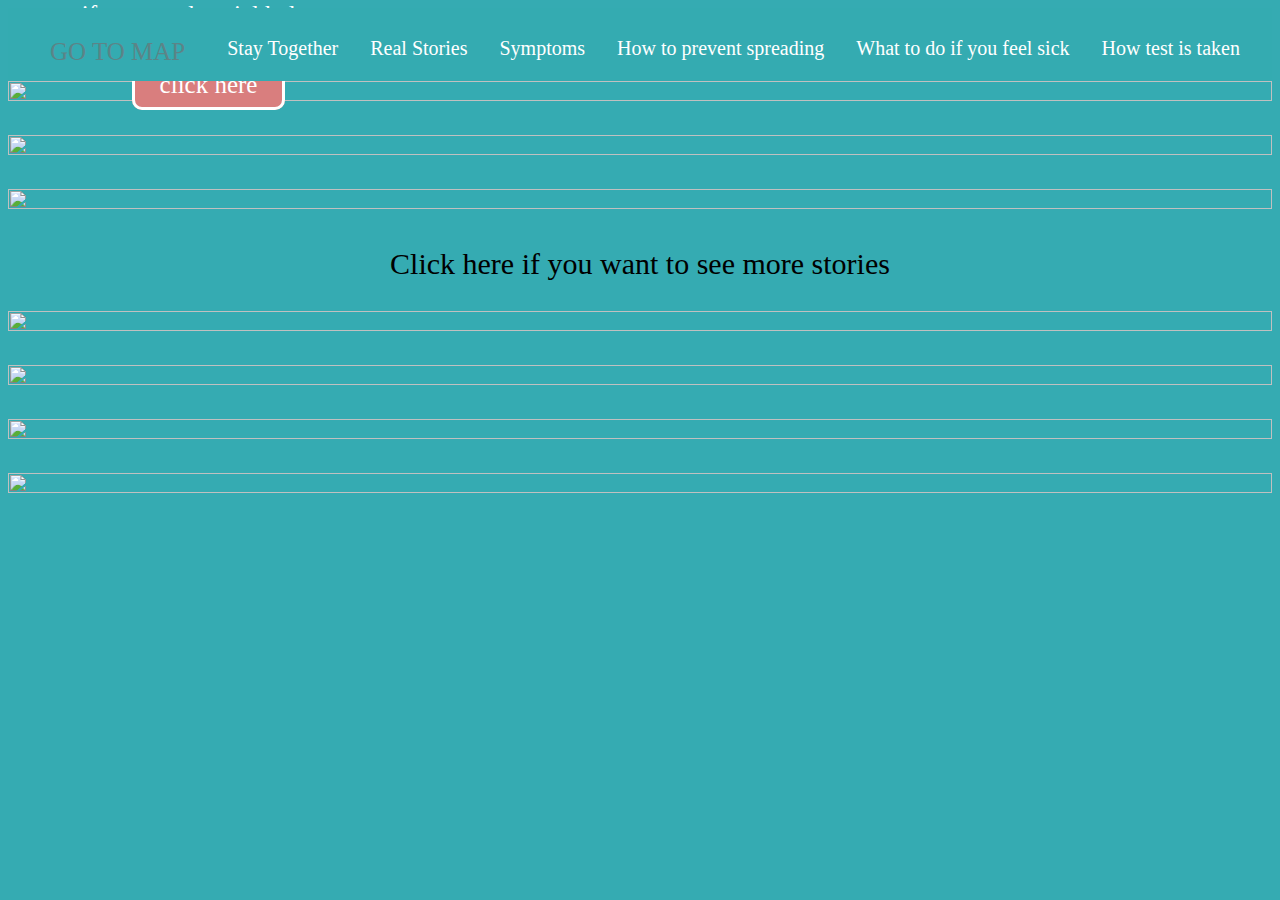
==== cv/index.html @ ac73d204 "covid website" ====
<!DOCTYPE html>
<html lang="en">
  <head>
    <meta charset="UTF-8" />
    <meta name="viewport" content="width=device-width, initial-scale=1.0" />
    <title>Document</title>
    <link rel="stylesheet" href="css/style.css" />
    <link rel="stylesheet" href="css/fonts.css" />
    <link rel="stylesheet" href="font/bahnshrift.ttf" />
  </head>

  <body>
    <header class="header">
      <ul class="menu_list">
        <li><a href="#" class="map">GO TO MAP</a></li>
        <li><a href="#div2" class="menu_li">Stay Together</a></li>
        <li><a href="#div3" class="menu_li">Real Stories</a></li>
        <li><a href="#div4" class="menu_li">Symptoms</a></li>
        <li><a href="#div5" class="menu_li">How to prevent spreading</a></li>
        <li><a href="#div6" class="menu_li">What to do if you feel sick</a></li>
        <li><a href="#div7" class="menu_li">How test is taken</a></li>
      </ul>
    </header>

    <div class="page1">
      <img id="p1" src="/img/page_1.png" width="100%" height="100%" />

      <div class="page1_link">
        if you need social help or willing to help others<br /><a
          href="/help.html"
          class="click"
        >
          click here
        </a>
      </div>
    </div>
    <div id="div2"></div>
    <img id="p2" src="/img/page_2.png" width="100%" height="100%" />

    <div id="div3"></div>
    <img id="p3" src="/img/page_3.png" width="100%" height="100%" />
    <div class="lastitem">
      <a href="https://www.google.com/intl/ru/forms/about/" class="share"
        >Share your story</a
      >
      <div class="more_div">
        <a href="#" class="more">Click here if you want to see more stories</a>
      </div>
    </div>
    <div id="div4"></div>
    <img id="p4" src="/img/page_4.png" width="100%" height="100%" />
    <div id="div5"></div>
    <img id="p5" src="/img/page_5.png" width="100%" height="100%" />
    <div id="div6"></div>
    <img id="p6" src="/img/page_6.png" width="100%" height="100%" />
    <div id="div7"></div>
    <img id="p7" src="/img/page_7.png" width="100%" height="100%" />

    <!-- 
    <div class="page_1">
      <header class="header">
        <ul>
          <li><a class="map" href="#" class="map">GO TO MAP</a></li>
          <li><a href="#" class="menu_li">Stay Together</a></li>
          <li><a href="#" class="menu_li">Real Stories</a></li>
          <li><a href="#" class="menu_li">Symptoms</a></li>
          <li><a href="#" class="menu_li">How to prevent spreading</a></li>
          <li><a href="#" class="menu_li">What to do if you feel sick</a></li>
          <li><a href="#" class="menu_li">How test is taken</a></li>
        </ul>
      </header>

     <div class="page1_link">
        if you need social help or willing to help others<br /><a
          href="#"
          class="click"
        >
          click here
        </a>
      </div>
    </div>

    <div class="page2">
      <header class="header header2">
        <ul>
          <li><a class="map" href="#" class="map">GO TO MAP</a></li>
          <li><a href="#" class="menu_li">Stay Together</a></li>
          <li><a href="#" class="menu_li">Real Stories</a></li>
          <li><a href="#" class="menu_li">Symptoms</a></li>
          <li><a href="#" class="menu_li">How to prevent spreading</a></li>
          <li><a href="#" class="menu_li">What to do if you feel sick</a></li>
          <li><a href="#" class="menu_li">How test is taken</a></li>
        </ul>
      </header>
      <div class="top"></div>
      <div class="icon"></div>
      <div class="top_btn">Top</div>
    </div>
    <div class="page3">
      <header class="header header2">
        <ul>
          <li><a class="map" href="#" class="map">GO TO MAP</a></li>
          <li><a href="#" class="menu_li">Stay Together</a></li>
          <li><a href="#" class="menu_li">Real Stories</a></li>
          <li><a href="#" class="menu_li">Symptoms</a></li>
          <li><a href="#" class="menu_li">How to prevent spreading</a></li>
          <li><a href="#" class="menu_li">What to do if you feel sick</a></li>
          <li><a href="#" class="menu_li">How test is taken</a></li>
        </ul>
      </header>
    </div>
    <div class="page4">
      <header class="header header2">
        <ul>
          <li><a class="map" href="#" class="map">GO TO MAP</a></li>
          <li><a href="#" class="menu_li">Stay Together</a></li>
          <li><a href="#" class="menu_li">Real Stories</a></li>
          <li><a href="#" class="menu_li">Symptoms</a></li>
          <li><a href="#" class="menu_li">How to prevent spreading</a></li>
          <li><a href="#" class="menu_li">What to do if you feel sick</a></li>
          <li><a href="#" class="menu_li">How test is taken</a></li>
        </ul>
      </header>
    </div>
    <div class="page5">
      <header class="header header2 header5">
        <ul>
          <li><a class="map" href="#" class="map">GO TO MAP</a></li>
          <li><a href="#" class="menu_li">Stay Together</a></li>
          <li><a href="#" class="menu_li">Real Stories</a></li>
          <li><a href="#" class="menu_li">Symptoms</a></li>
          <li><a href="#" class="menu_li">How to prevent spreading</a></li>
          <li><a href="#" class="menu_li">What to do if you feel sick</a></li>
          <li><a href="#" class="menu_li">How test is taken</a></li>
        </ul>
      </header>
    </div>
    <div class="page6">
      <header class="header header2 header5">
        <ul>
          <li><a class="map" href="#" class="map">GO TO MAP</a></li>
          <li><a href="#" class="menu_li">Stay Together</a></li>
          <li><a href="#" class="menu_li">Real Stories</a></li>
          <li><a href="#" class="menu_li">Symptoms</a></li>
          <li><a href="#" class="menu_li">How to prevent spreading</a></li>
          <li><a href="#" class="menu_li">What to do if you feel sick</a></li>
          <li><a href="#" class="menu_li">How test is taken</a></li>
        </ul>
      </header>
    </div>
    <div class="page7">
      <header class="header header2 header5">
        <ul>
          <li><a class="map" href="#" class="map">GO TO MAP</a></li>
          <li><a href="#" class="menu_li">Stay Together</a></li>
          <li><a href="#" class="menu_li">Real Stories</a></li>
          <li><a href="#" class="menu_li">Symptoms</a></li>
          <li><a href="#" class="menu_li">How to prevent spreading</a></li>
          <li><a href="#" class="menu_li">What to do if you feel sick</a></li>
          <li><a href="#" class="menu_li">How test is taken</a></li>
        </ul>
      </header>
    </div> -->
  </body>
</html>
---- cv/css/style.css ----
* {
  box-sizing: border-box;
  text-decoration: none;
}

@font-face {
  font-family: bahnshrift;
  src: url(/font/bahnshrift.ttf);
}
ul,
li {
  display: inline-flex;
  list-style: none;
  margin: 0;
  padding: 0;
}

ul {
  display: flex;
  justify-content: space-between;
}
.header {
  font-size: 20px;
  font-family: bahnshrift;
  background-color: #34abb1;
}
.map {
  color: #5c8487;
  padding: 30px 10px 15px 10px;
  font-size: 25px;
  z-index: 2;
}

.img_1 {
  background-attachment: fixed;
  height: 100%;
  width: 100%;
  background: url(/img/page_1.png);
  background-repeat: no-repeat;
  background-size: cover;
}

.click {
  color: white;
  height: 10px;
  width: 30px;
  background-color: #d97e7e;
  padding: 5px 25px 9px 25px;
  border: solid;
  border-radius: 10px;
}
.click:hover {
  background-color: #34abb1;
  transition: 1s;
}

.page1_text {
  margin: 0;
  padding: 0;
}
.page2 {
  background-attachment: fixed;
  height: 100vh;
  width: 100vw;
  background: url(/img/page_2.png);
  background-repeat: no-repeat;
  background-size: cover;
  position: relative;
}
.header2 {
  padding-top: 10px;
}
.page3 {
  background-attachment: fixed;
  height: 100vh;
  width: 100vw;
  background: url(/img/page_3.png);
  background-repeat: no-repeat;
  background-size: cover;
}
.top_btn {
  font-size: 20px;
  position: absolute;
  right: 10px;
  bottom: 20px;
}
.top {
  display: flex;
  flex-direction: column;
}
.icon {
  content: "\ea41";
  font-family: "icomoon";
}
.page4 {
  background-attachment: fixed;
  height: 100vh;
  width: 100vw;
  background: url(/img/page_4.png);
  background-repeat: no-repeat;
  background-size: cover;
}
.page5 {
  background-attachment: fixed;
  height: 100vh;
  width: 100vw;
  background: url(/img/page_5.png);
  background-repeat: no-repeat;
  background-size: cover;
}
.page6 {
  background-attachment: fixed;
  height: 100vh;
  width: 100vw;
  background: url(/img/page_6.png);
  background-repeat: no-repeat;
  background-size: cover;
}
.page7 {
  background-attachment: fixed;
  height: 100vh;
  width: 100vw;
  background: url(/img/page_7.png);
  background-repeat: no-repeat;
  background-size: cover;
}

.page_1 {
  height: 100vh;
  width: 100vw;
  background: url(/img/page_1.png);
  background-repeat: no-repeat;
  background-size: cover;
}

.test {
  height: 100vh;
  width: 100vw;
  background: url(/img/page_1.png);
  background-repeat: no-repeat;
  background-size: cover;
}

.menu_li {
  color: white;
  padding-top: 10px;
  z-index: 2;
  line-height: 3;
}

.menu_list {
  display: flex;
  justify-content: space-evenly;
}

body {
  font-family: bahnshrift;
  background-color: transparent;
  overflow-x: hidden;
}

.header {
  background-color: #34abb1;
  position: sticky;
  top: 0;
  left: 0;
  z-index: 3;
  padding-bottom: 0px;
}

.page1 {
  position: relative;
}

.page1_link {
  color: white;
  font-size: 25px;
  width: 300px;
  text-align: center;
  position: absolute;
  bottom: 14%;
  left: 4%;
  line-height: 35px;
}
.header a:hover {
  text-decoration: underline;
}
.header a:active {
  text-decoration: underline;
}
#div2 {
  height: 30px;
}
#div3 {
  height: 30px;
}
#div4 {
  height: 30px;
}
#div5 {
  height: 30px;
}
#div6 {
  height: 30px;
}
#div7 {
  height: 30px;
}
#help {
  background-color: #35abb2;
  text-align: center;
  display: flex;
  flex-direction: column;
}
.title {
  color: white;
  font-size: 60px;
}
.help_text {
  color: white;
  font-size: 30px;
  line-height: px;
}
.text_ctnr {
  width: 900px;
  align-self: center;
}
.help_links {
  display: flex;
  justify-content: space-between;
  width: 600px;
  margin: 100px auto;
}
.help_links a {
  color: black;
  font-size: 40px;
}
.apply {
  background-color: white;
  padding: 10px 20px;
  border-radius: 10px;
}
input,
.btn {
  width: 100%;
  padding: 12px;
  border: none;
  border-radius: 4px;
  margin: 5px 0;
  opacity: 0.85;
  display: inline-block;
  font-size: 17px;
  line-height: 20px;
  text-decoration: none;
}
input:hover,
.btn:hover {
  opacity: 1;
}
.fb {
  background-color: #3b5998;
  color: white;
}
.google {
  background-color: #4688f1;
  color: white;
}
.col {
  width: 80%;
  margin: auto;
  text-align: center;
  height: 400px;
  display: flex;
  flex-direction: column;
  justify-content: center;
  position: relative;
  height: 350px;
}
.row:after {
  content: "";
  display: table;
  clear: both;
}
@media screen and (max-width: 650px) {
  .col {
    width: 80%;
    margin-top: 0;
  }
}
.container {
  display: flex;
  justify-content: center;
  align-items: center;
  background-color: #35abb2;
  height: 97vh;
  flex-direction: column;
}
.coll {
  width: 300px;
  background-color: #fff;
  border-radius: 10px;
}
html {
  background-color: #35abb2;
}
.pp {
  position: absolute;
  bottom: 10px;
}
.main_link {
  color: black;
  font-size: 30px;
  padding-top: 25px;
  text-decoration: underline;
}
.share {
  color: black;
  font-weight: normal;
  font-size: 30px;
  position: relative;
  bottom: 23vh;
  left: 42%;
}
.share:hover {
  color: #34abb1;
  transition: 0.5s;
}
.more_div {
  display: flex;
  justify-content: center;
}
.more {
  color: black;
  font-size: 30px;
}
.lastitem {
  display: flex;
  flex-direction: column;
  justify-content: center;
}
---- cv/css/fonts.css ----
@font-face {
  font-family: 'icomoon';
  src:  url('../fonts/icomoon.eot?u0gpm6');
  src:  url('../fonts/icomoon.eot?u0gpm6#iefix') format('embedded-opentype'),
    url('../fonts/icomoon.ttf?u0gpm6') format('truetype'),
    url('../fonts/icomoon.woff?u0gpm6') format('woff'),
    url('../fonts/icomoon.svg?u0gpm6#icomoon') format('svg');
  font-weight: normal;
  font-style: normal;
  font-display: block;
}

[class^="icon-"], [class*=" icon-"] {
  /* use !important to prevent issues with browser extensions that change fonts */
  font-family: 'icomoon' !important;
  speak-as: never;
  font-style: normal;
  font-weight: normal;
  font-variant: normal;
  text-transform: none;
  line-height: 1;

  /* Better Font Rendering =========== */
  -webkit-font-smoothing: antialiased;
  -moz-osx-font-smoothing: grayscale;
}

.icon-circle-up:before {
  content: "\ea41";
}
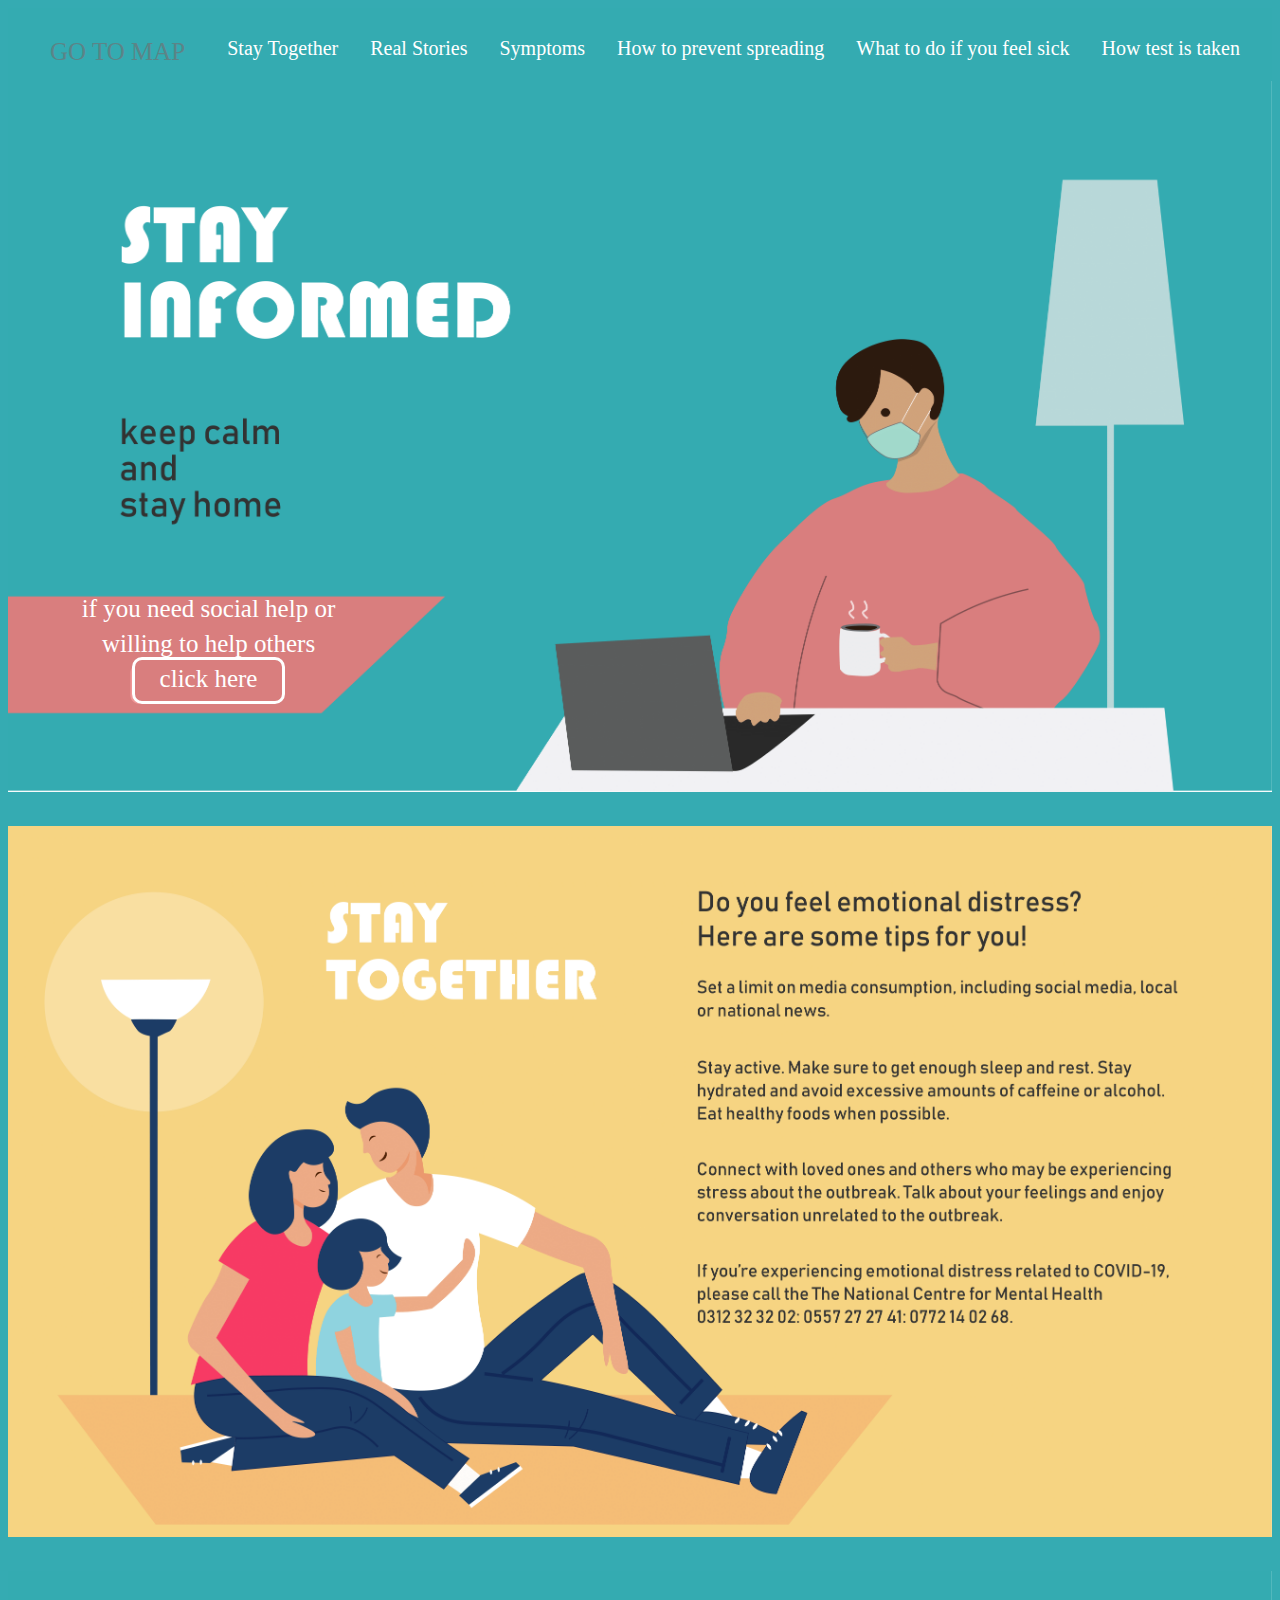
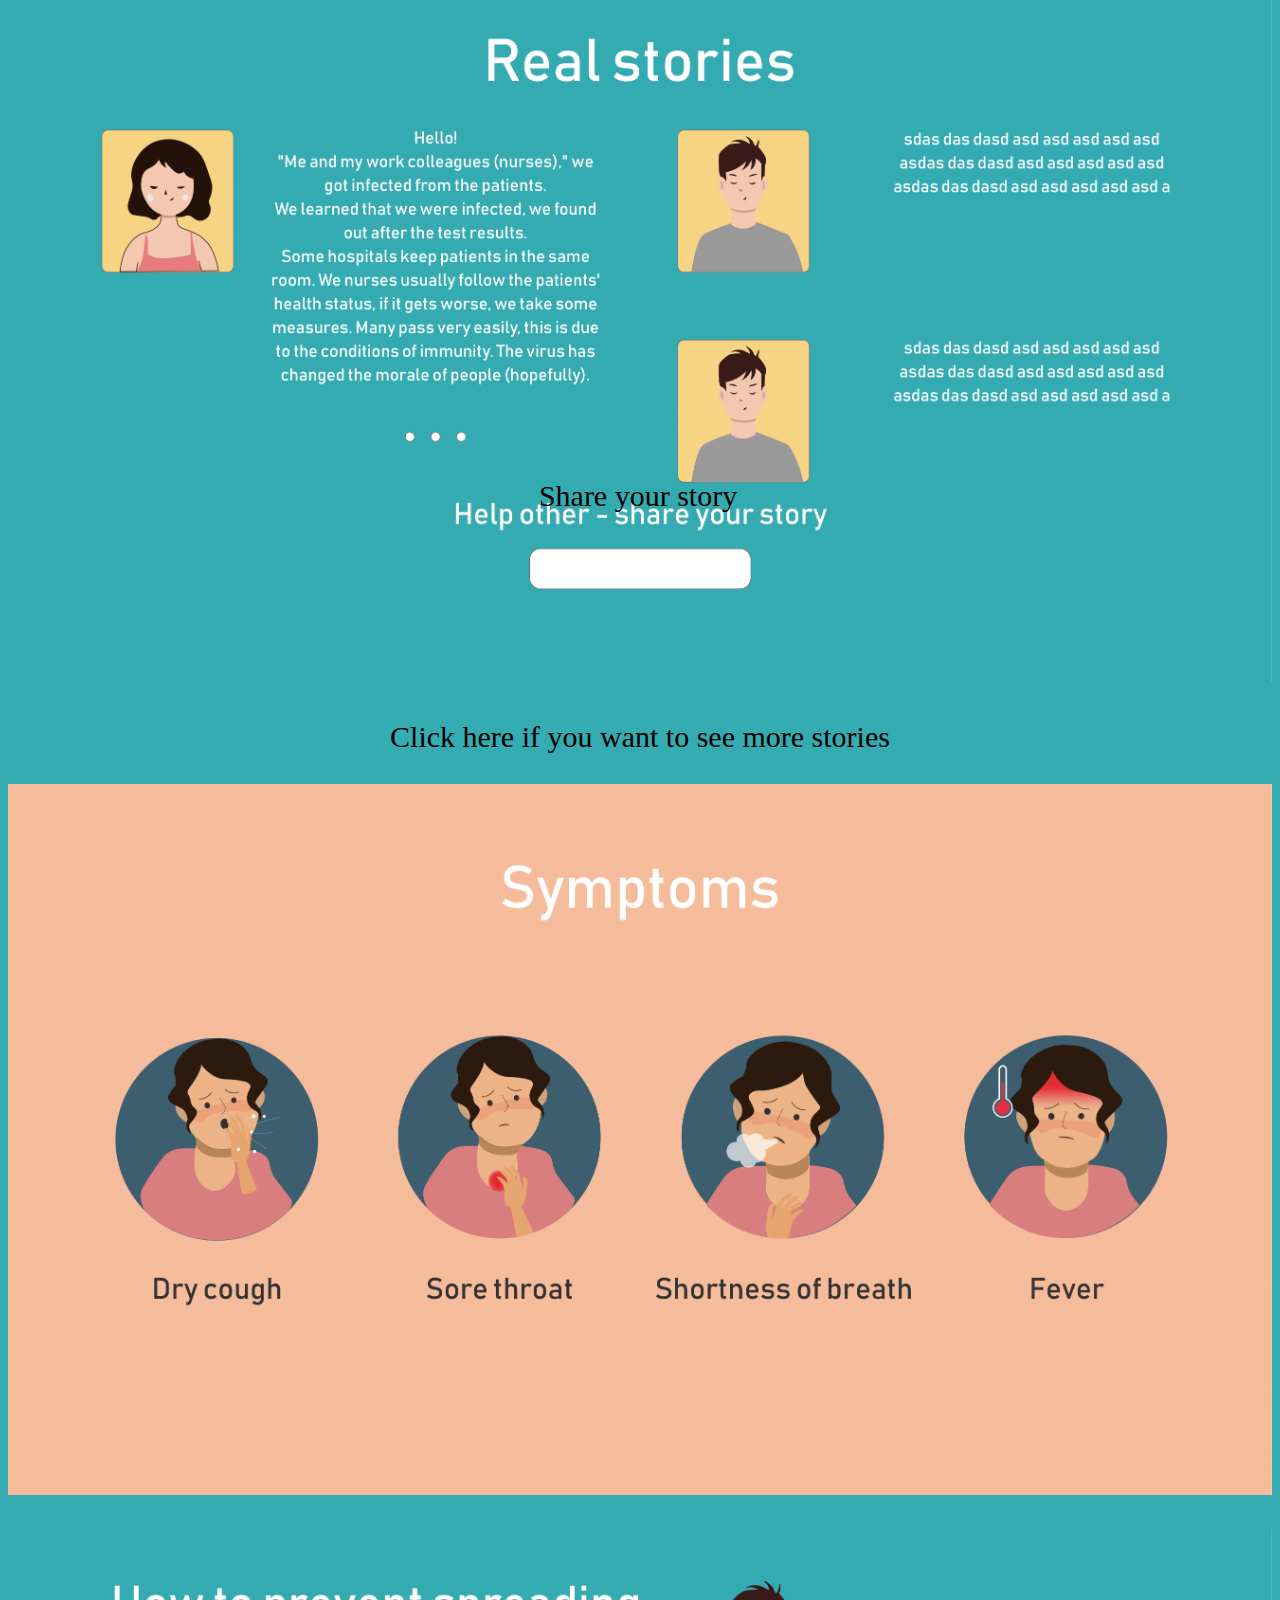
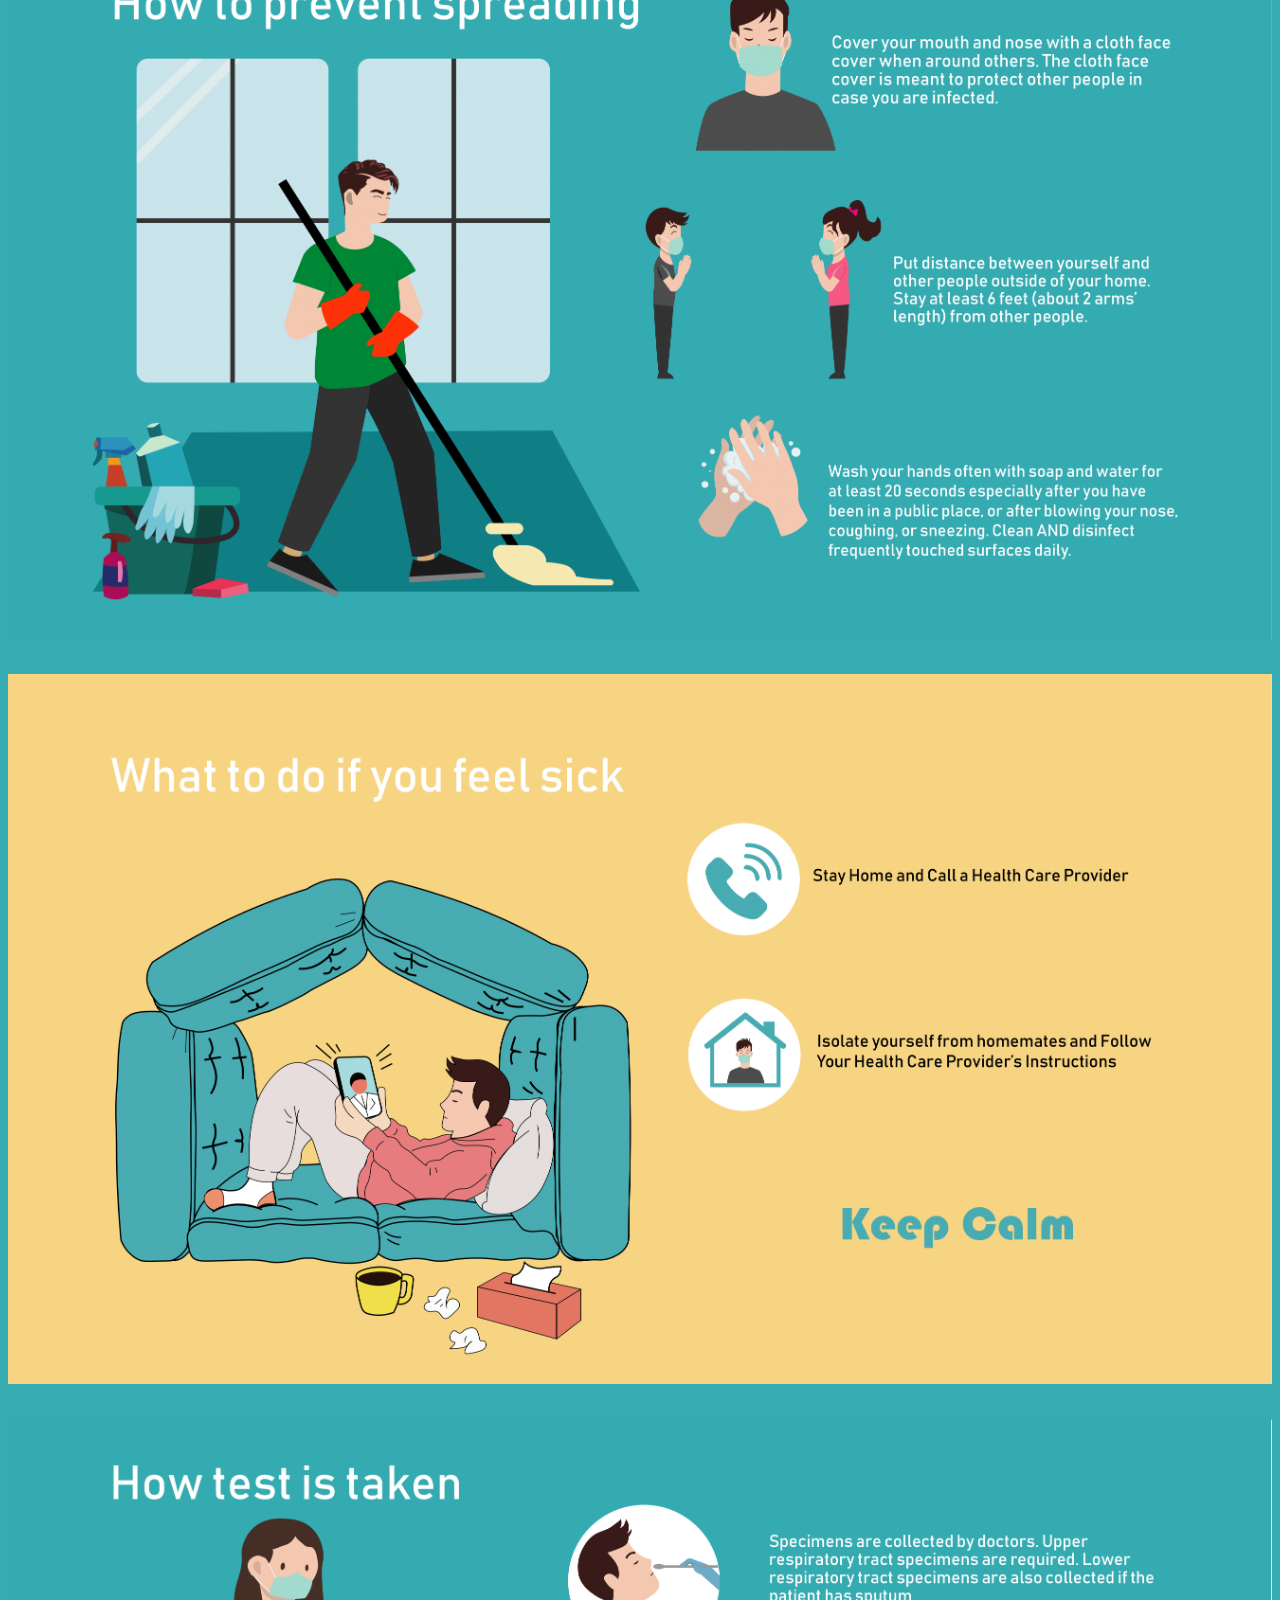
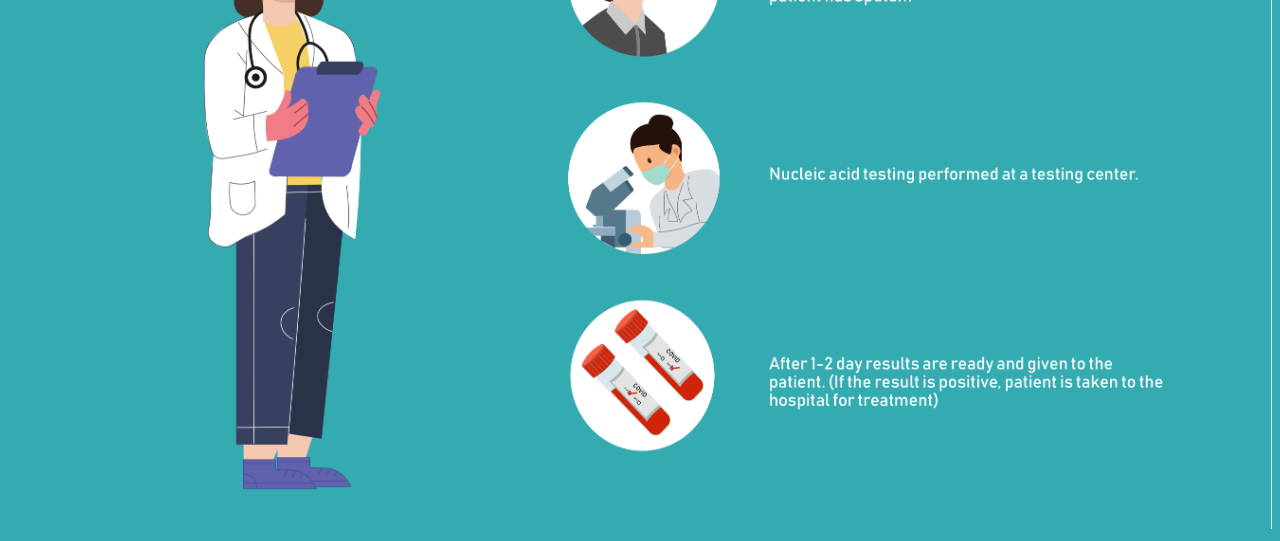
==== commit 53affa6b: "bug fix" ====
--- a/cv/index.html
+++ b/cv/index.html
@@ -23,7 +23,7 @@
     </header>
 
     <div class="page1">
-      <img id="p1" src="/img/page_1.png" width="100%" height="100%" />
+      <img id="p1" src="./img/page_1.png" width="100%" height="100%" />
 
       <div class="page1_link">
         if you need social help or willing to help others<br /><a
@@ -35,10 +35,10 @@
       </div>
     </div>
     <div id="div2"></div>
-    <img id="p2" src="/img/page_2.png" width="100%" height="100%" />
+    <img id="p2" src="./img/page_2.png" width="100%" height="100%" />
 
     <div id="div3"></div>
-    <img id="p3" src="/img/page_3.png" width="100%" height="100%" />
+    <img id="p3" src="./img/page_3.png" width="100%" height="100%" />
     <div class="lastitem">
       <a href="https://www.google.com/intl/ru/forms/about/" class="share"
         >Share your story</a
@@ -48,118 +48,13 @@
       </div>
     </div>
     <div id="div4"></div>
-    <img id="p4" src="/img/page_4.png" width="100%" height="100%" />
+    <img id="p4" src="./img/page_4.png" width="100%" height="100%" />
     <div id="div5"></div>
-    <img id="p5" src="/img/page_5.png" width="100%" height="100%" />
+    <img id="p5" src="./img/page_5.png" width="100%" height="100%" />
     <div id="div6"></div>
-    <img id="p6" src="/img/page_6.png" width="100%" height="100%" />
+    <img id="p6" src="./img/page_6.png" width="100%" height="100%" />
     <div id="div7"></div>
-    <img id="p7" src="/img/page_7.png" width="100%" height="100%" />
+    <img id="p7" src="./img/page_7.png" width="100%" height="100%" />
 
-    <!-- 
-    <div class="page_1">
-      <header class="header">
-        <ul>
-          <li><a class="map" href="#" class="map">GO TO MAP</a></li>
-          <li><a href="#" class="menu_li">Stay Together</a></li>
-          <li><a href="#" class="menu_li">Real Stories</a></li>
-          <li><a href="#" class="menu_li">Symptoms</a></li>
-          <li><a href="#" class="menu_li">How to prevent spreading</a></li>
-          <li><a href="#" class="menu_li">What to do if you feel sick</a></li>
-          <li><a href="#" class="menu_li">How test is taken</a></li>
-        </ul>
-      </header>
-
-     <div class="page1_link">
-        if you need social help or willing to help others<br /><a
-          href="#"
-          class="click"
-        >
-          click here
-        </a>
-      </div>
-    </div>
-
-    <div class="page2">
-      <header class="header header2">
-        <ul>
-          <li><a class="map" href="#" class="map">GO TO MAP</a></li>
-          <li><a href="#" class="menu_li">Stay Together</a></li>
-          <li><a href="#" class="menu_li">Real Stories</a></li>
-          <li><a href="#" class="menu_li">Symptoms</a></li>
-          <li><a href="#" class="menu_li">How to prevent spreading</a></li>
-          <li><a href="#" class="menu_li">What to do if you feel sick</a></li>
-          <li><a href="#" class="menu_li">How test is taken</a></li>
-        </ul>
-      </header>
-      <div class="top"></div>
-      <div class="icon"></div>
-      <div class="top_btn">Top</div>
-    </div>
-    <div class="page3">
-      <header class="header header2">
-        <ul>
-          <li><a class="map" href="#" class="map">GO TO MAP</a></li>
-          <li><a href="#" class="menu_li">Stay Together</a></li>
-          <li><a href="#" class="menu_li">Real Stories</a></li>
-          <li><a href="#" class="menu_li">Symptoms</a></li>
-          <li><a href="#" class="menu_li">How to prevent spreading</a></li>
-          <li><a href="#" class="menu_li">What to do if you feel sick</a></li>
-          <li><a href="#" class="menu_li">How test is taken</a></li>
-        </ul>
-      </header>
-    </div>
-    <div class="page4">
-      <header class="header header2">
-        <ul>
-          <li><a class="map" href="#" class="map">GO TO MAP</a></li>
-          <li><a href="#" class="menu_li">Stay Together</a></li>
-          <li><a href="#" class="menu_li">Real Stories</a></li>
-          <li><a href="#" class="menu_li">Symptoms</a></li>
-          <li><a href="#" class="menu_li">How to prevent spreading</a></li>
-          <li><a href="#" class="menu_li">What to do if you feel sick</a></li>
-          <li><a href="#" class="menu_li">How test is taken</a></li>
-        </ul>
-      </header>
-    </div>
-    <div class="page5">
-      <header class="header header2 header5">
-        <ul>
-          <li><a class="map" href="#" class="map">GO TO MAP</a></li>
-          <li><a href="#" class="menu_li">Stay Together</a></li>
-          <li><a href="#" class="menu_li">Real Stories</a></li>
-          <li><a href="#" class="menu_li">Symptoms</a></li>
-          <li><a href="#" class="menu_li">How to prevent spreading</a></li>
-          <li><a href="#" class="menu_li">What to do if you feel sick</a></li>
-          <li><a href="#" class="menu_li">How test is taken</a></li>
-        </ul>
-      </header>
-    </div>
-    <div class="page6">
-      <header class="header header2 header5">
-        <ul>
-          <li><a class="map" href="#" class="map">GO TO MAP</a></li>
-          <li><a href="#" class="menu_li">Stay Together</a></li>
-          <li><a href="#" class="menu_li">Real Stories</a></li>
-          <li><a href="#" class="menu_li">Symptoms</a></li>
-          <li><a href="#" class="menu_li">How to prevent spreading</a></li>
-          <li><a href="#" class="menu_li">What to do if you feel sick</a></li>
-          <li><a href="#" class="menu_li">How test is taken</a></li>
-        </ul>
-      </header>
-    </div>
-    <div class="page7">
-      <header class="header header2 header5">
-        <ul>
-          <li><a class="map" href="#" class="map">GO TO MAP</a></li>
-          <li><a href="#" class="menu_li">Stay Together</a></li>
-          <li><a href="#" class="menu_li">Real Stories</a></li>
-          <li><a href="#" class="menu_li">Symptoms</a></li>
-          <li><a href="#" class="menu_li">How to prevent spreading</a></li>
-          <li><a href="#" class="menu_li">What to do if you feel sick</a></li>
-          <li><a href="#" class="menu_li">How test is taken</a></li>
-        </ul>
-      </header>
-    </div> -->
   </body>
 </html>
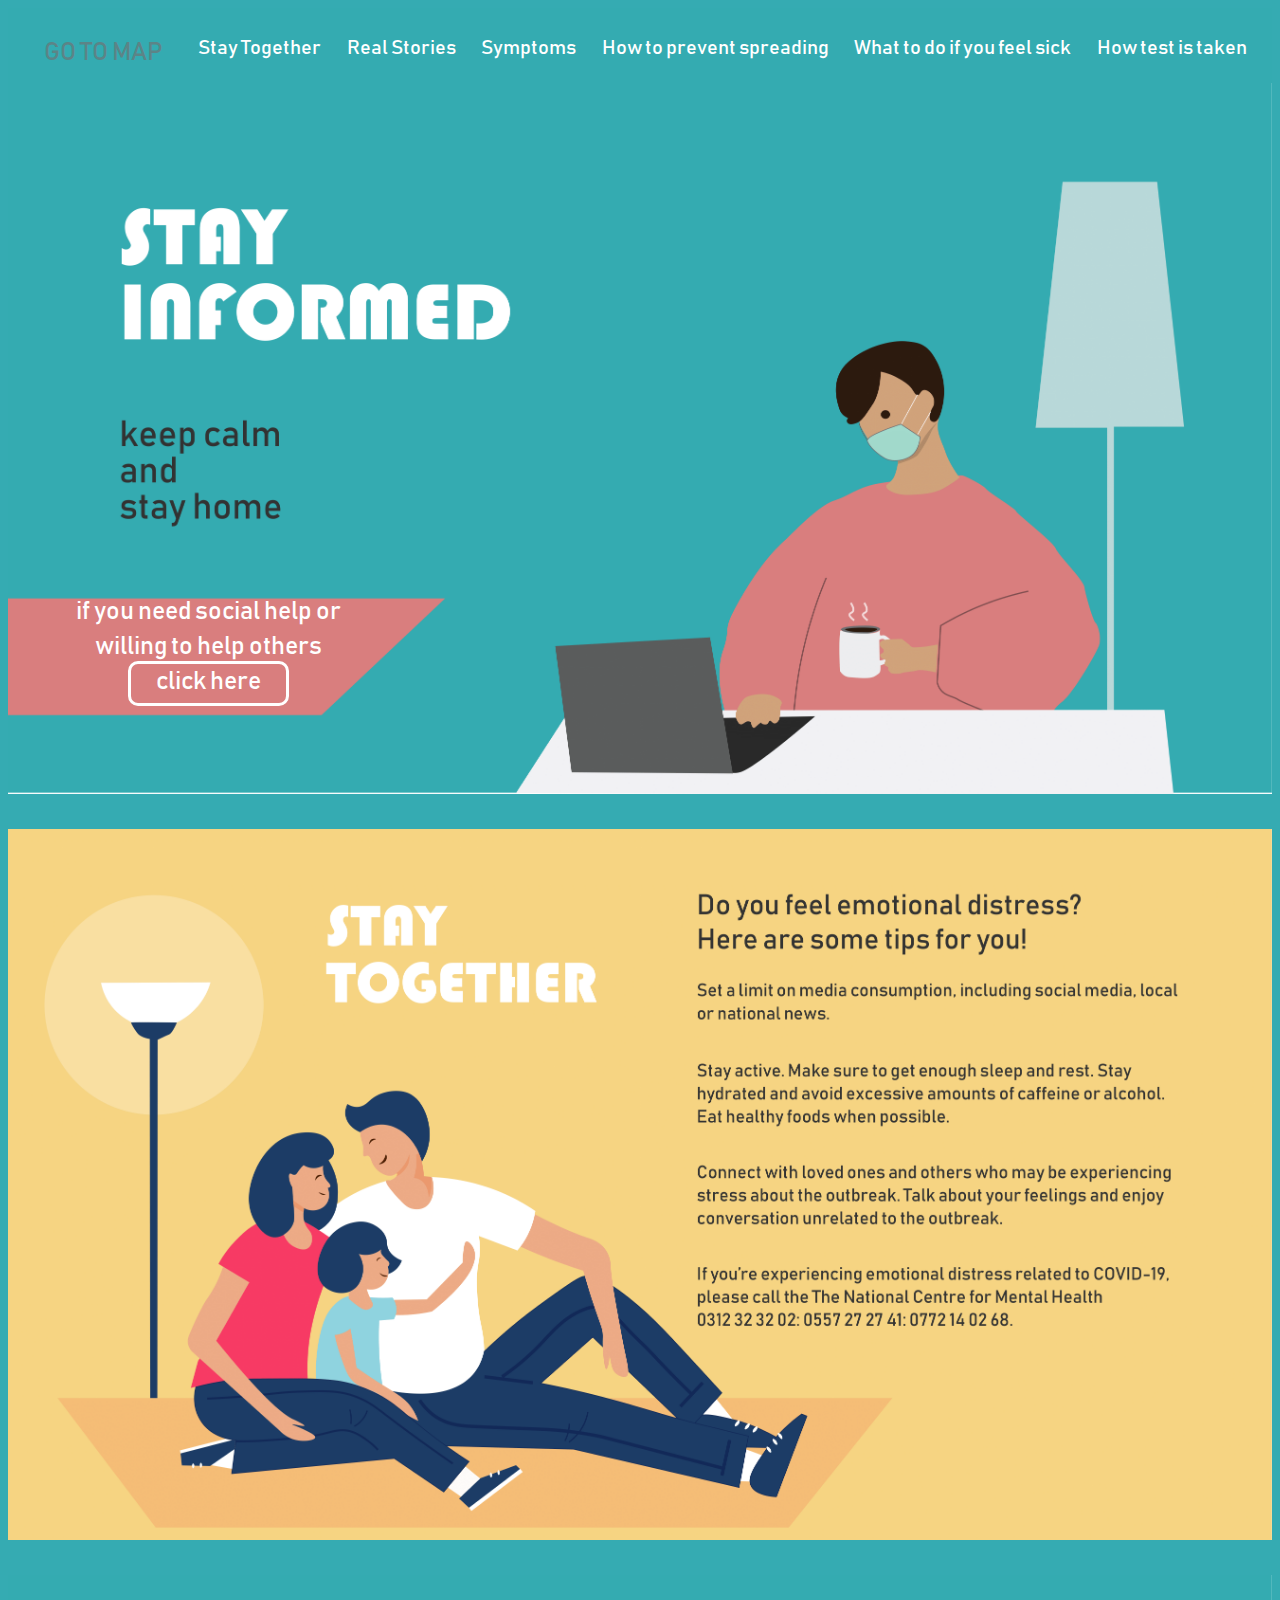
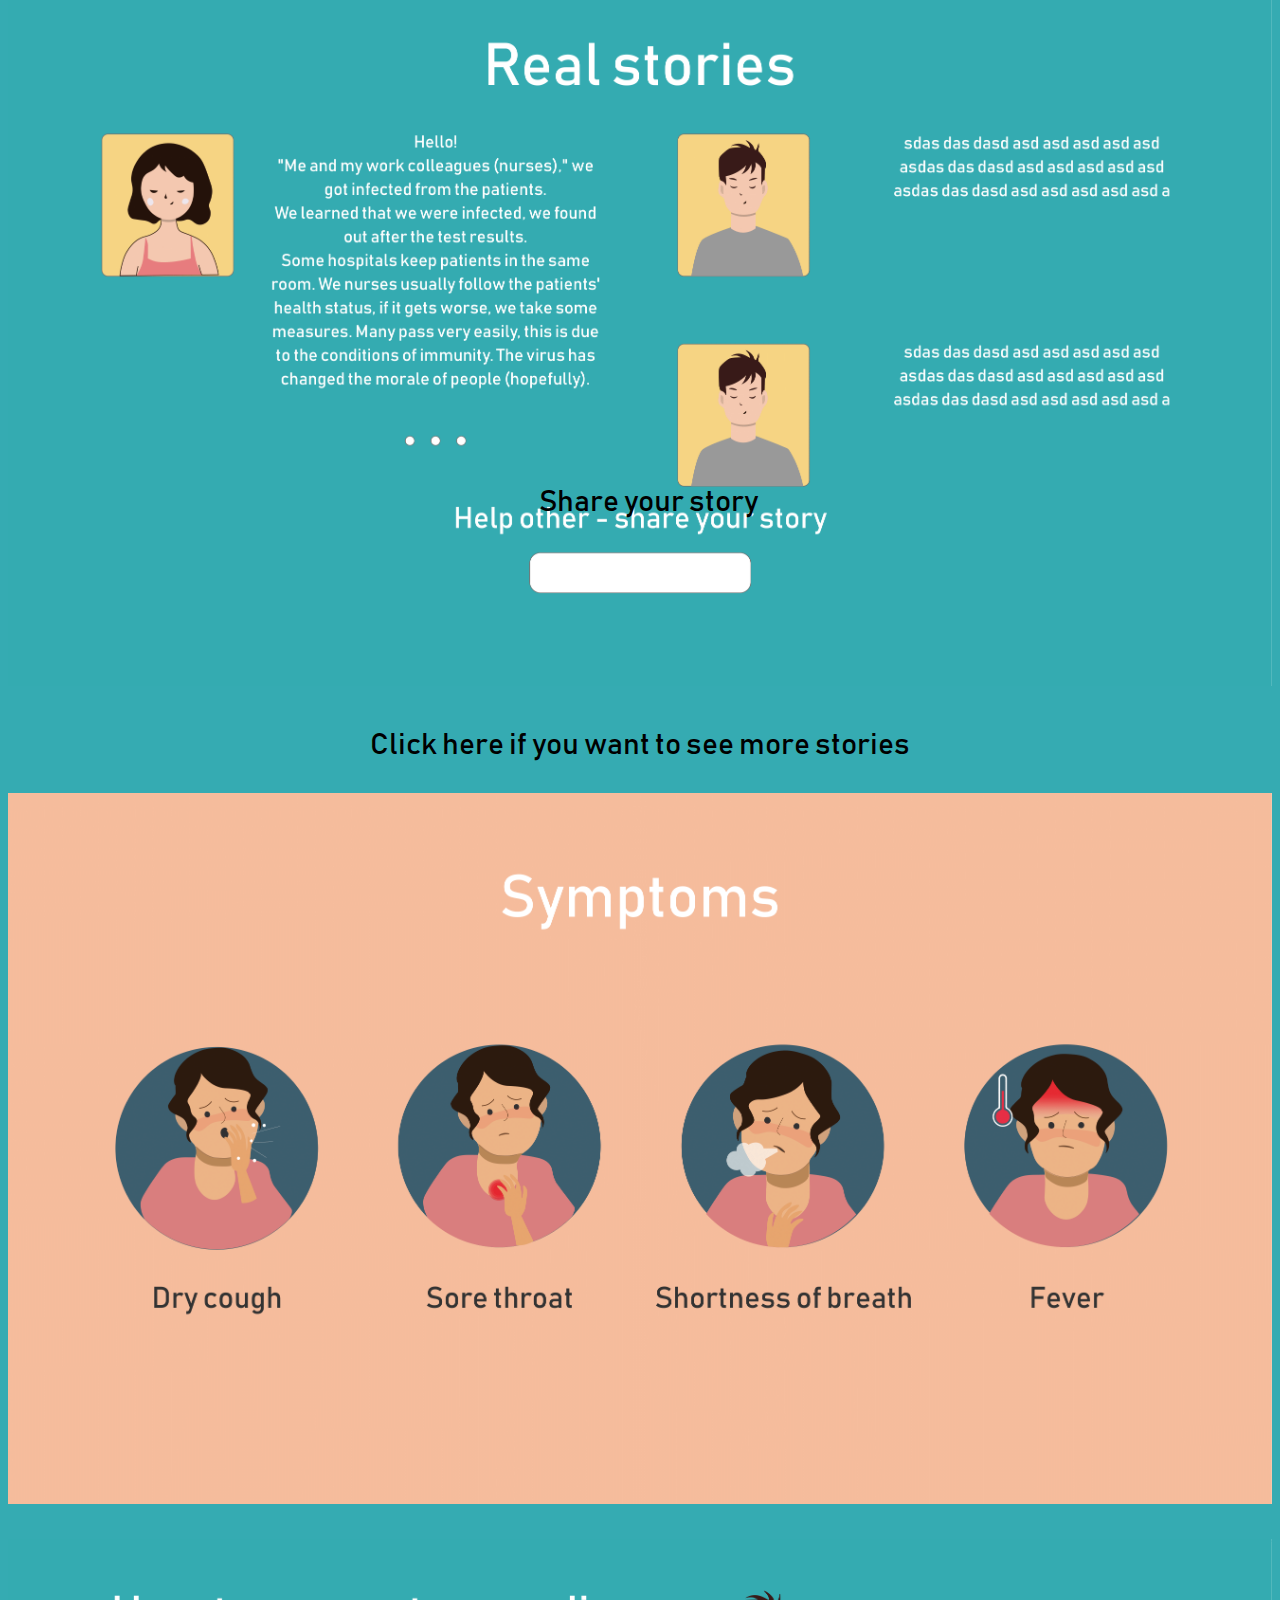
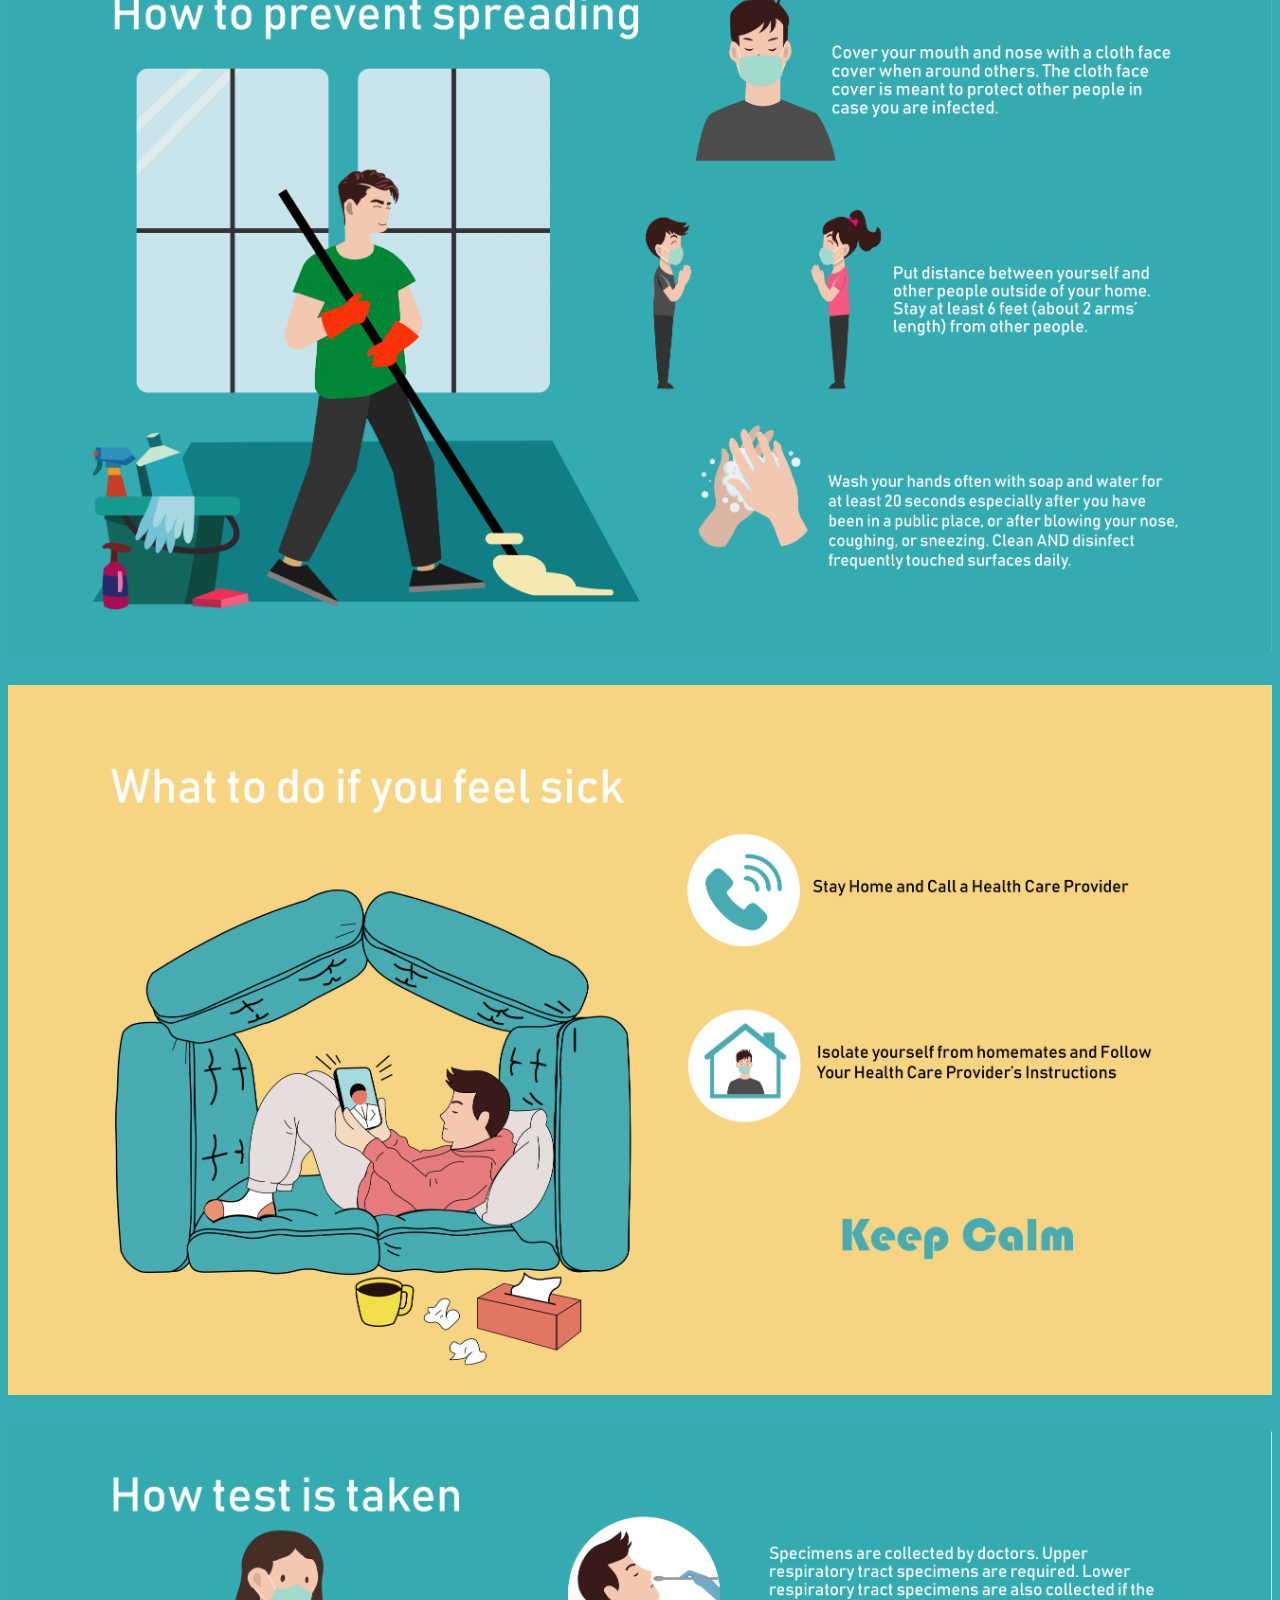
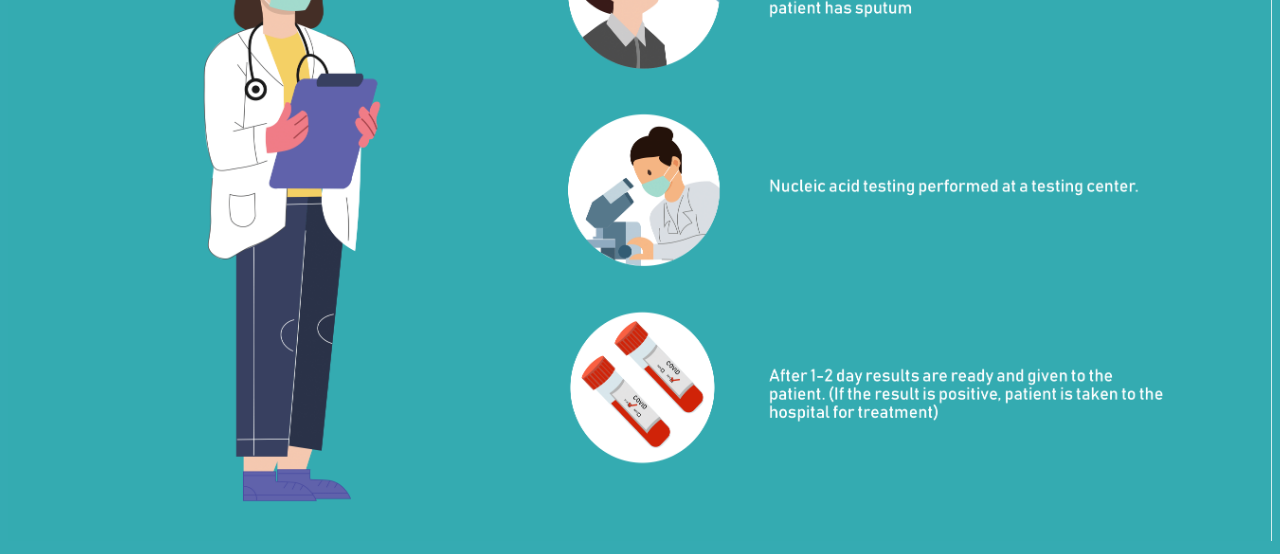
==== commit 0968caa3: "font bug" ====
--- a/cv/index.html
+++ b/cv/index.html
@@ -4,9 +4,9 @@
     <meta charset="UTF-8" />
     <meta name="viewport" content="width=device-width, initial-scale=1.0" />
     <title>Document</title>
-    <link rel="stylesheet" href="css/style.css" />
-    <link rel="stylesheet" href="css/fonts.css" />
-    <link rel="stylesheet" href="font/bahnshrift.ttf" />
+    <link rel="stylesheet" href="./css/style.css" />
+    <link rel="stylesheet" href="./css/fonts.css" />
+    <link rel="text/css" href="./font/bahnshrift.ttf" />
   </head>
 
   <body>
--- a/cv/css/style.css
+++ b/cv/css/style.css
@@ -5,7 +5,7 @@
 
 @font-face {
   font-family: bahnshrift;
-  src: url(/font/bahnshrift.ttf);
+  src: url(./font/bahnshrift.ttf);
 }
 ul,
 li {
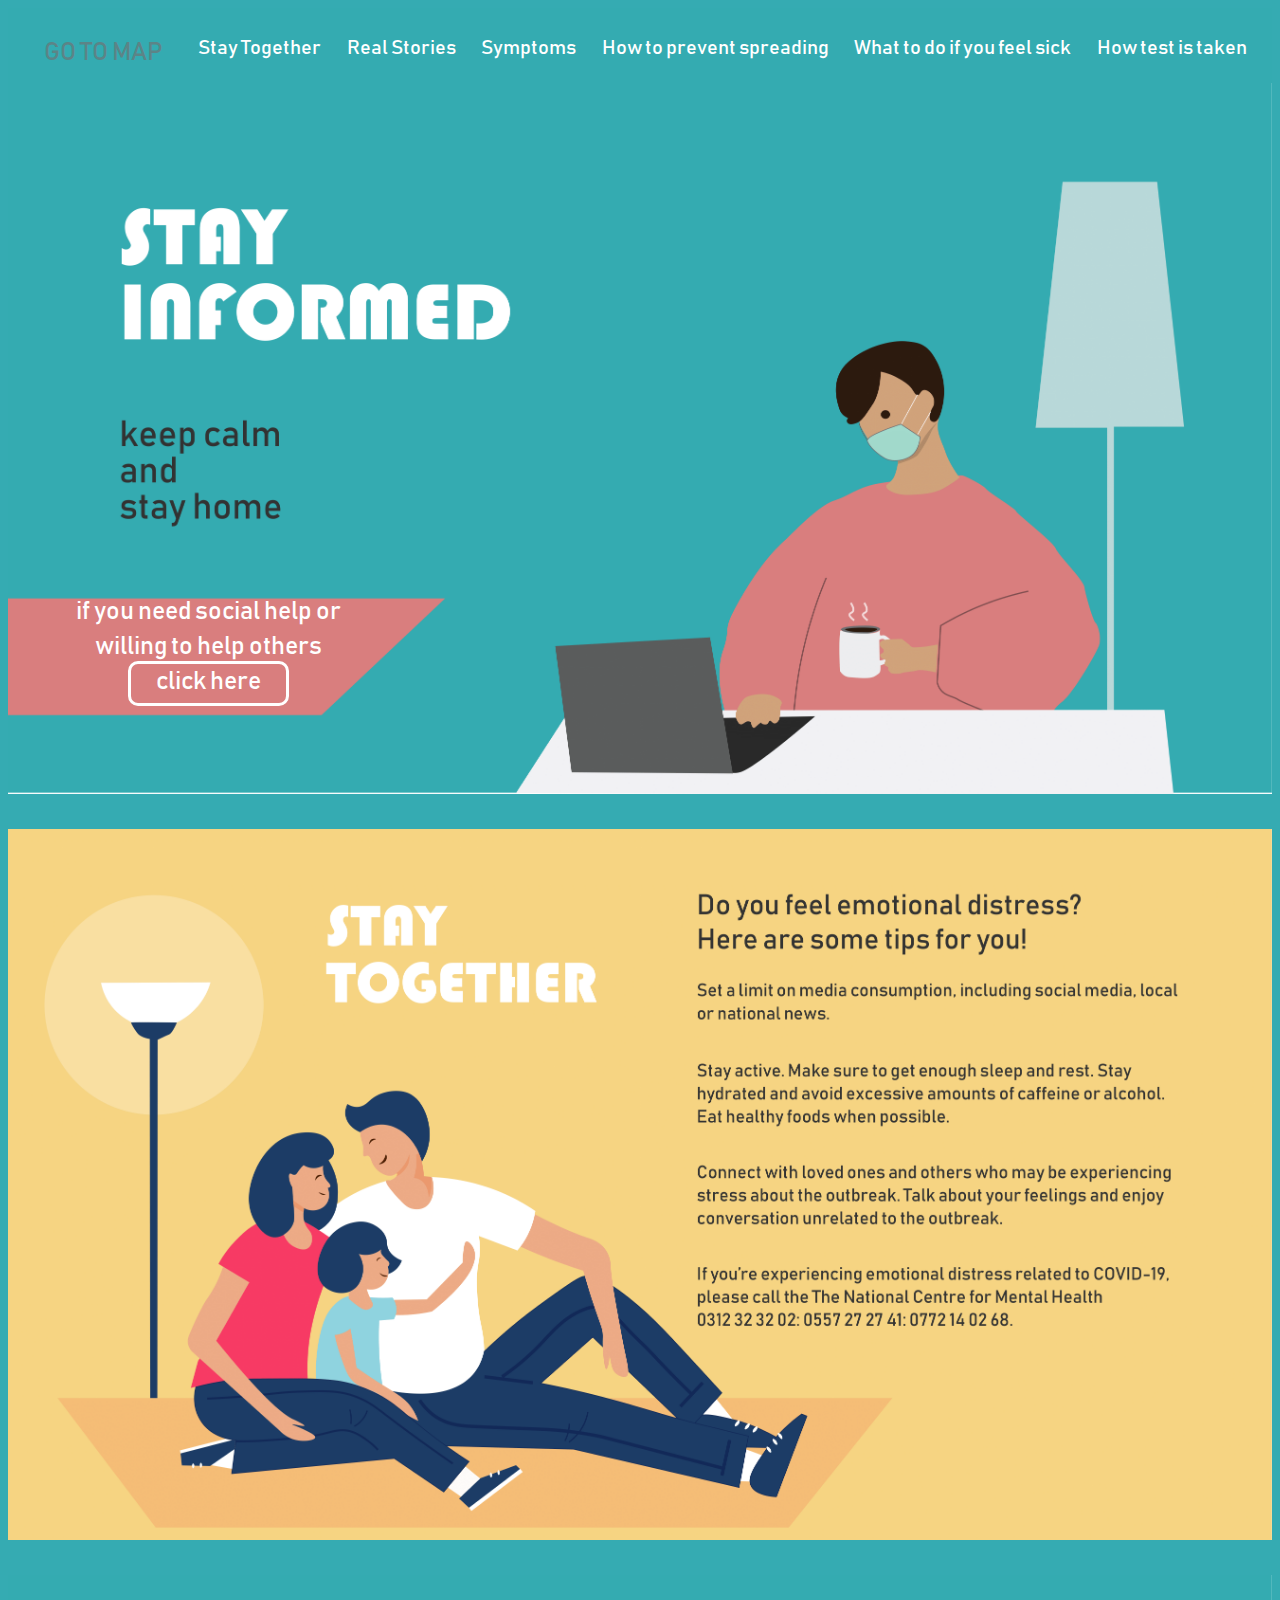
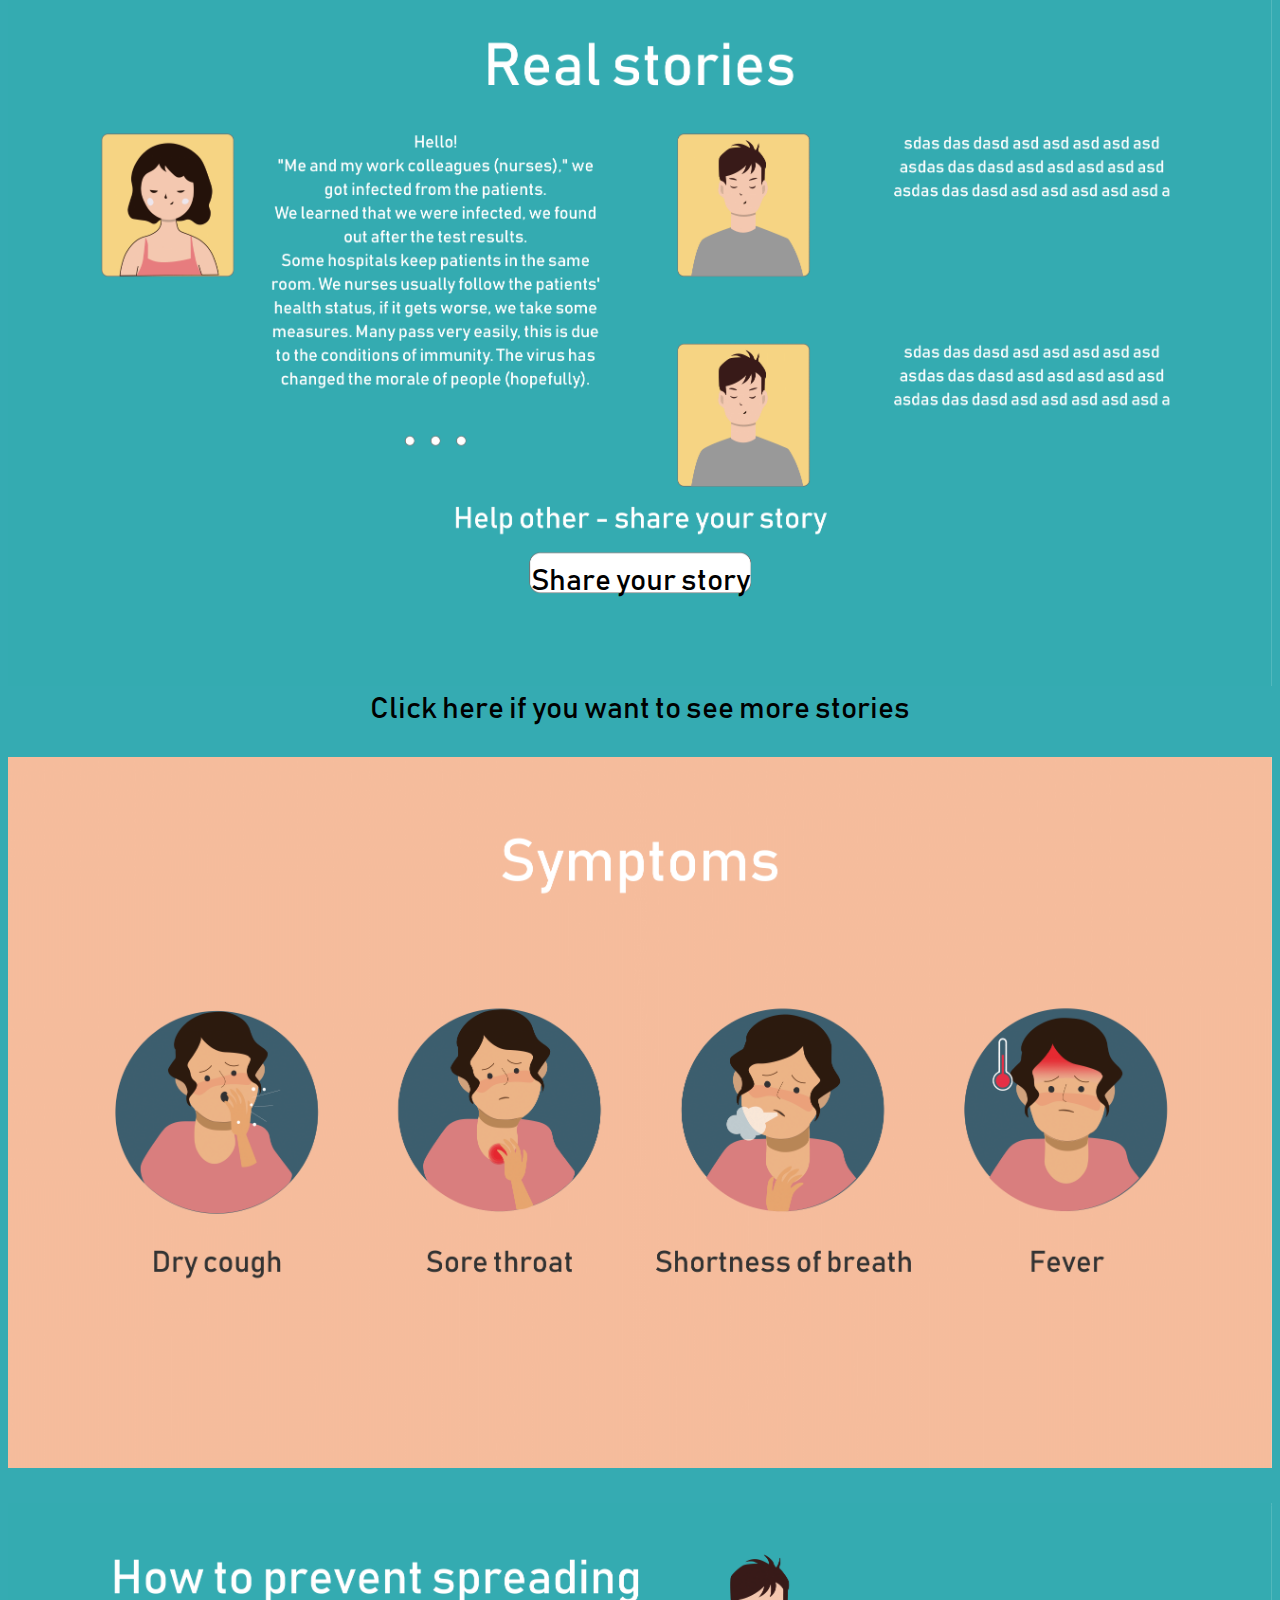
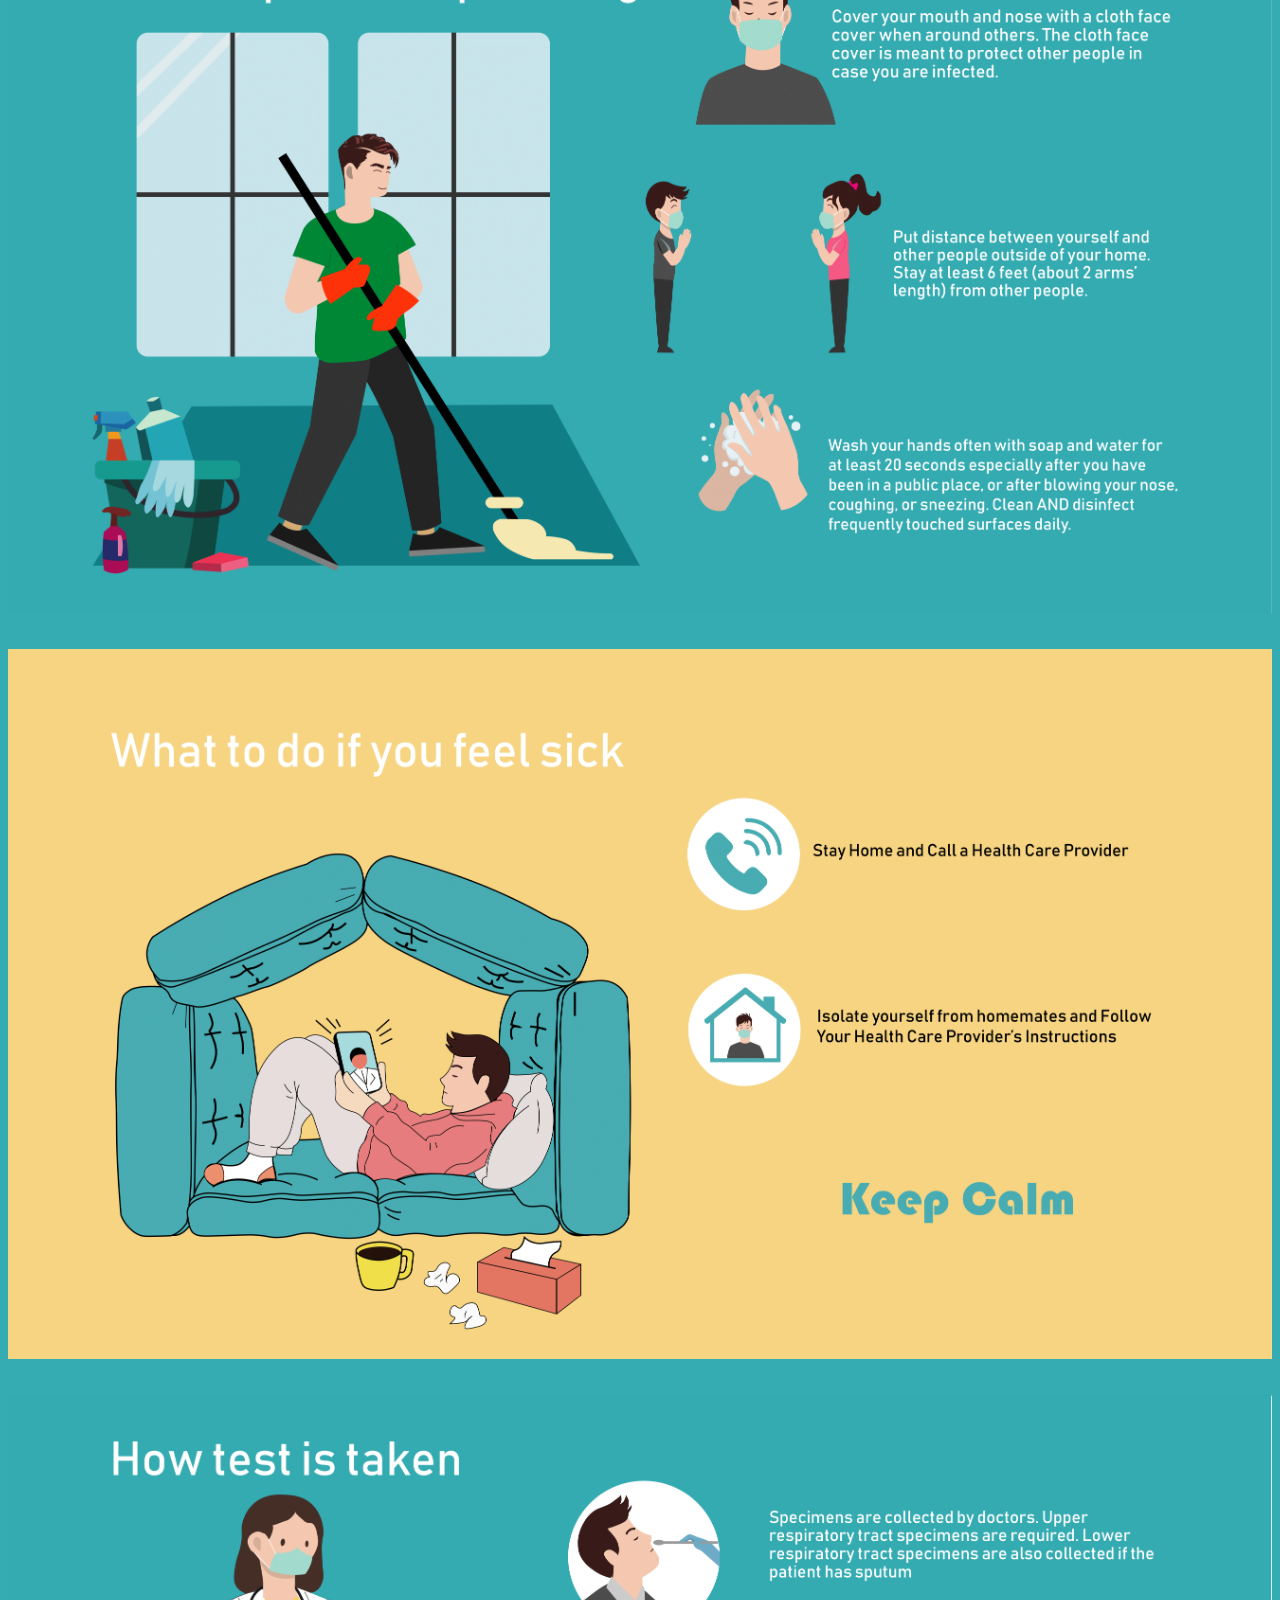
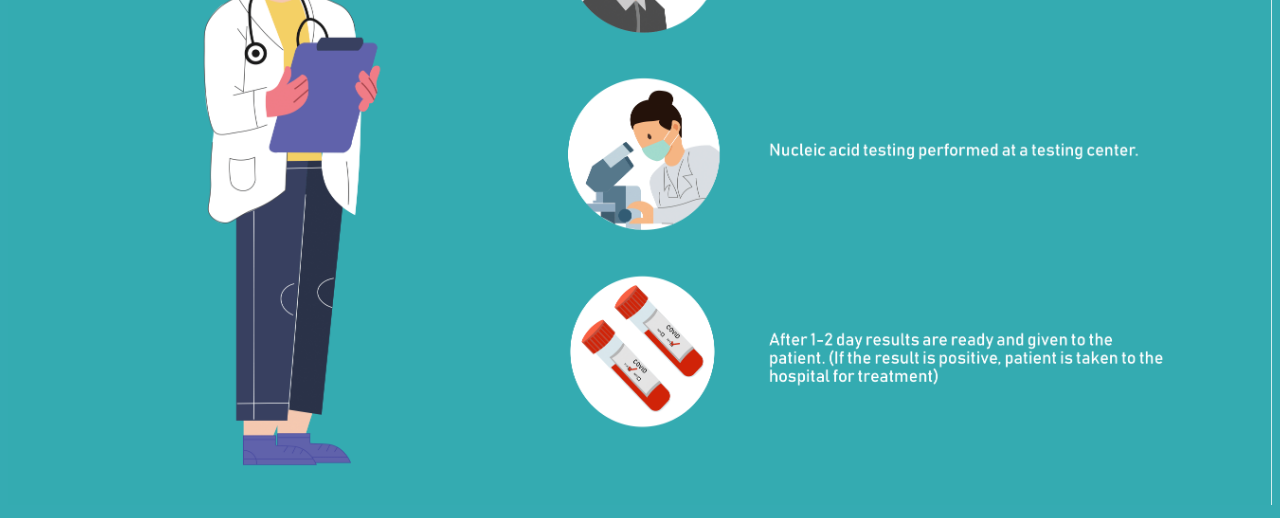
==== commit 03a81ba0: "more bug fixed" ====
--- a/cv/index.html
+++ b/cv/index.html
@@ -6,7 +6,7 @@
     <title>Document</title>
     <link rel="stylesheet" href="./css/style.css" />
     <link rel="stylesheet" href="./css/fonts.css" />
-    <link rel="text/css" href="./font/bahnshrift.ttf" />
+    <link rel="stylesheet" href="./font/bahnshrift.ttf" />
   </head>
 
   <body>
@@ -27,26 +27,34 @@
 
       <div class="page1_link">
         if you need social help or willing to help others<br /><a
-          href="/help.html"
+          href="./help.html"
           class="click"
         >
           click here
         </a>
       </div>
     </div>
+
     <div id="div2"></div>
     <img id="p2" src="./img/page_2.png" width="100%" height="100%" />
 
     <div id="div3"></div>
-    <img id="p3" src="./img/page_3.png" width="100%" height="100%" />
-    <div class="lastitem">
-      <a href="https://www.google.com/intl/ru/forms/about/" class="share"
-        >Share your story</a
-      >
+
+    <div id='cont'>
+      <img id="p3" src="./img/page_3.png" width="100%" height="100%" />
+      <div class='more_div_cont'>
+        <a href="https://www.google.com/intl/ru/forms/about/" class="share">Share your story</a>
+      </div>
       <div class="more_div">
         <a href="#" class="more">Click here if you want to see more stories</a>
       </div>
+
+
+<!--  <div class="lastitem">
+      </div> -->
+
     </div>
+
     <div id="div4"></div>
     <img id="p4" src="./img/page_4.png" width="100%" height="100%" />
     <div id="div5"></div>
--- a/cv/css/style.css
+++ b/cv/css/style.css
@@ -313,28 +313,43 @@
   padding-top: 25px;
   text-decoration: underline;
 }
+
+.share:hover {
+  color: #34abb1;
+  transition: 0.5s;
+}
+.more_div {
+  display: flex;
+  justify-content: center;
+}
+.more {
+  color: black;
+  font-size: 30px;
+}
+.lastitem {
+  display: flex;
+  flex-direction: column;
+  justify-content: center;
+}
+
+#cont {
+  position: relative;
+}
+
 .share {
   color: black;
   font-weight: normal;
   font-size: 30px;
-  position: relative;
-  bottom: 23vh;
-  left: 42%;
-}
-.share:hover {
-  color: #34abb1;
-  transition: 0.5s;
-}
-.more_div {
-  display: flex;
-  justify-content: center;
-}
-.more {
-  color: black;
-  font-size: 30px;
-}
-.lastitem {
-  display: flex;
-  flex-direction: column;
-  justify-content: center;
-}
+  /*position: absolute;
+  bottom: 10%;
+  left: 10%;*/
+}
+
+.more_div_cont {
+  display: flex;
+  justify-content: center;
+      position: absolute;
+    width: 100%;
+    bottom: 17%;
+}
+
